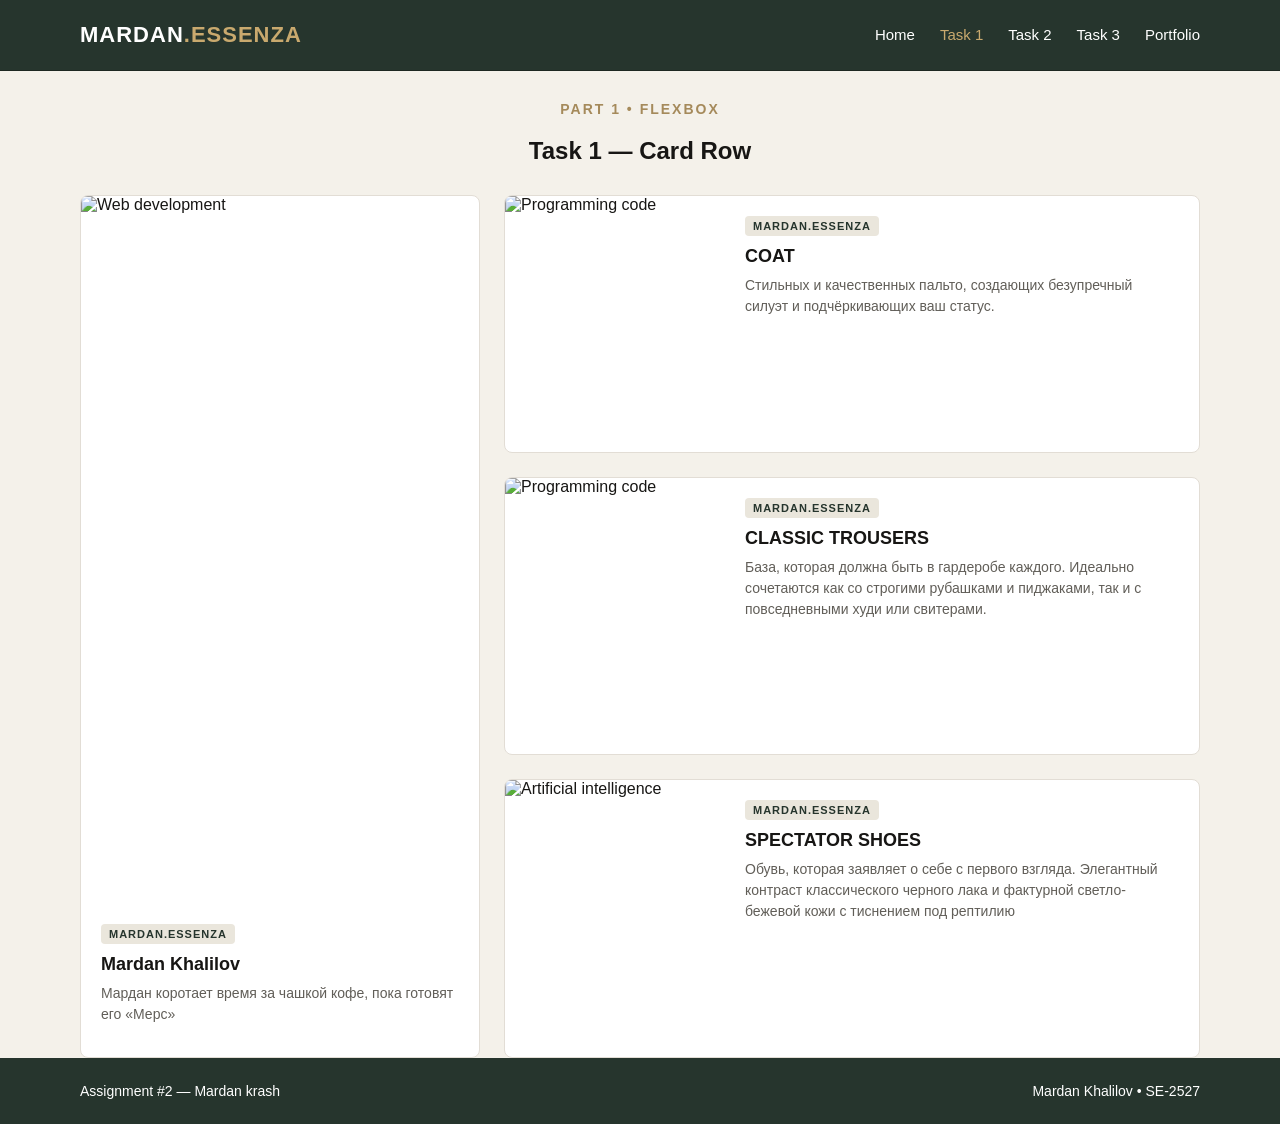
==== task1.html @ 2d4484a2 "index" ====
<!DOCTYPE html>
<html lang="en">
<head>

    <meta charset="UTF-8">

    <meta name="viewport"
          content="width=device-width, initial-scale=1.0">
    <title>Task 1 </title>
    <link rel="stylesheet" href="css/style.css">
</head>
<body>
<header class="site-header">
    <div class="container navbar">
        <a href="index.html" class="logo">
            MARDAN<span>.ESSENZA</span>
        </a>
        <nav>
            <ul class="nav-links">
                <li><a href="index.html">Home</a></li>
                <li><a href="task1.html" class="active">Task 1</a></li>
                <li><a href="task2.html">Task 2</a></li>
                <li><a href="task3.html">Task 3</a></li>
                <li><a href="task4.html">Portfolio</a></li>
            </ul>
        </nav>
    </div>
</header>
<main >

    <section class="page-banner">
        <div class="container">
            <p class="eyebrow">PART 1 • FLEXBOX</p>
            <h1>Task 1 — Card Row</h1>
        </div>
    </section>


    <section class="section">
        <div class="container">
            <div class="cards-container">
                <article class="project-card">
                    <div class="card-image">
                        <img
                            src="c:\Users\Мардан\AppData\Local\Packages\5319275A.WhatsAppDesktop_cv1g1gvanyjgm\LocalState\sessions\A8155EEF553BC74A22838E4EAAB7CDE592296EAC\transfers\2026-39\WhatsApp Image 2026-09-26 at 17.10.28.jpeg"
                            alt="Web development">
                    </div>

                    <div class="card-body">

                        <div class="card-tag">
                            MARDAN.ESSENZA
                        </div>

                        <h2>
                            Mardan Khalilov
                        </h2>

                        <p>
                            Мардан коротает время за чашкой кофе, пока готовят его «Мерс»
                        </p>

                    </div>

                </article>

                <article class="project-card">

                    <div class="card-image">
                        <img
                            src="c:\Users\Мардан\AppData\Local\Packages\5319275A.WhatsAppDesktop_cv1g1gvanyjgm\LocalState\sessions\A8155EEF553BC74A22838E4EAAB7CDE592296EAC\transfers\2026-39\WhatsApp Image 2026-09-26 at 17.25.41.jpeg"
                            alt="Programming code">
                    </div>

                    <div class="card-body">

                        <div class="card-tag">
                            MARDAN.ESSENZA
                        </div>

                        <h2>
                            СOAT
                        </h2>

                        <p>
                            Стильных и качественных пальто, создающих безупречный силуэт и подчёркивающих ваш статус.
                        </p>

                    </div>

                </article>


                <article class="project-card">

                    <div class="card-image">
                        <img
                            src="c:\Users\Мардан\AppData\Local\Packages\5319275A.WhatsAppDesktop_cv1g1gvanyjgm\LocalState\sessions\A8155EEF553BC74A22838E4EAAB7CDE592296EAC\transfers\2026-39\WhatsApp Image 2026-09-26 at 17.18.24.jpeg"
                            alt="Programming code">
                    </div>

                    <div class="card-body">

                        <div class="card-tag">
                            MARDAN.ESSENZA
                        </div>

                        <h2>
                            CLASSIC TROUSERS
                        </h2>

                        <p>
                            База, которая должна быть в гардеробе каждого. Идеально сочетаются как со строгими рубашками и пиджаками, так и с повседневными худи или свитерами.
                        </p>

                    </div>

                </article>
                <article class="project-card">
                    <div class="card-image">
                        <img
                            src="c:\Users\Мардан\AppData\Local\Packages\5319275A.WhatsAppDesktop_cv1g1gvanyjgm\LocalState\sessions\A8155EEF553BC74A22838E4EAAB7CDE592296EAC\transfers\2026-39\WhatsApp Image 2026-09-26 at 17.19.04.jpeg"
                            alt="Artificial intelligence">
                    </div>
                    <div class="card-body">
                        <div class="card-tag">MARDAN.ESSENZA</div>
                        <h2> SPECTATOR SHOES</h2>
                        <p>Обувь, которая заявляет о себе с первого взгляда. Элегантный контраст классического черного лака и фактурной светло-бежевой кожи с тиснением под рептилию</p>
                    </div>
                </article>
            </div>
        </div>
    </section>
</main>
<footer class="site-footer">
    <div class="container footer-content">
        <p>Assignment #2 — Mardan krash</p>
        <p> Mardan Khalilov • SE-2527</p>
    </div>
</footer>


</body>
</html>
---- css/style.css ----
* {
    margin: 0;
    padding: 0;
    box-sizing: border-box;
}

body {
    font-family: Arial, sans-serif;
    background-color: #F4F1EA;
    color: #171614;

    min-height: 100vh;
    display: flex;
    flex-direction: column;
}

main {
    flex: 1;
}


.container {
    width: 90%;
    max-width: 1120px;
    margin: 0 auto;
}



.site-header {
    background-color: #26352D;
    border-bottom: 1px solid #1d2822;
}

.navbar {
    min-height: 70px;
    display: flex;
    justify-content: space-between;
    align-items: center;
}

.logo {
    text-decoration: none;
    color: white;
    font-size: 22px;
    font-weight: bold;
    letter-spacing: 1px;
}

.logo span {
    color: #C9A96E;
}

.nav-links {
    list-style: none;
    display: flex;
    gap: 25px;
}

.nav-links a {
    text-decoration: none;
    color: white;
    font-size: 15px;
}

.nav-links a:hover,
.nav-links a.active {
    color: #C9A96E;
}


.hero {
    min-height: 550px;
    display: flex;
    align-items: center;
    padding: 80px 0;
}



.hero-content {
    display: flex;
    align-items: center;
}

.hero-text {
    max-width: 750px;
}

.eyebrow {
    color: #A58A5B;
    font-size: 14px;
    font-weight: bold;
    letter-spacing: 2px;
    margin-bottom: 20px;
}

.hero h1 {
    font-size: 64px;
    line-height: 1.1;
    font-weight: 700;
    margin-bottom: 25px;
}

.hero h1 span {
    display: block;
    color: #4A5B50;
}

.hero-description {
    max-width: 650px;
    font-size: 18px;
    line-height: 1.6;
    color: #77736B;
}


.site-footer {
    background-color: #26352D;
    color: white;
    padding: 25px 0;
}

.footer-content {
    display: flex;
    justify-content: space-between;
    align-items: center;
}

.footer-content p {
    font-size: 14px;
}

@media (max-width: 768px) {

    .navbar {
        flex-direction: column;
        gap: 15px;
        padding: 20px 0;
    }

    .nav-links {
        gap: 15px;
        flex-wrap: wrap;
        justify-content: center;
    }

    .hero {
        min-height: 450px;
        padding: 60px 0;
    }

    .hero h1 {
        font-size: 42px;
    }

    .hero-description {
        font-size: 16px;
    }

    .footer-content {
        flex-direction: column;
        gap: 10px;
        text-align: center;
    }
}

@media (max-width: 480px) {

    .hero h1 {
        font-size: 34px;
    }

    .nav-links {
        gap: 10px;
    }

    .nav-links a {
        font-size: 13px;
    }
}

.cards-container {
    display: grid;
    grid-template-columns: minmax(280px, 400px) 1fr;
    gap: 24px;
    align-items: stretch;
}

.page-banner{
    text-align: center; 
    padding: 30px ;   
}

.project-card:first-child {
    grid-row: span 3;

    display: flex;
    flex-direction: column;
}

.project-card:first-child .card-image {
    width: 100%;
    aspect-ratio: 9 / 16;
    overflow: hidden;
}

.project-card:first-child .card-image img {
    width: 100%;
    height: 100%;
    object-fit: cover;
}


.project-card:not(:first-child) {
    display: flex;
    flex-direction: row;
    align-items: stretch;
}


/* Image */

.project-card:not(:first-child) .card-image {
    width: 220px;
    min-width: 220px;
    overflow: hidden;
}

.project-card:not(:first-child) .card-image img {
    width: 100%;
    height: 100%;
    object-fit: cover;
}

.project-card {
    background-color: #FFFFFF;

    border: 1px solid #E2DDD5;
    border-radius: 8px;

    overflow: hidden;

    transition: transform 0.2s ease,
                box-shadow 0.2s ease;
}

.project-card:hover {
    transform: translateY(-3px);
    box-shadow: 0 6px 15px rgba(0, 0, 0, 0.08);
}


.card-body {
    padding: 20px;

    display: flex;
    flex-direction: column;

    flex: 1;
}

.card-tag {
    align-self: flex-start;

    font-size: 11px;
    font-weight: bold;
    letter-spacing: 1px;

    color: #26352D;
    background-color: #EAE6DC;

    padding: 4px 8px;
    border-radius: 4px;

    margin-bottom: 10px;
}

.card-body h2 {
    font-size: 18px;
    margin-bottom: 8px;

    color: #171614;
}

.card-body p {
    font-size: 14px;
    line-height: 1.5;

    color: #615E58;

    margin-bottom: 12px;
}


@media (max-width: 850px) {

    .cards-container {
        grid-template-columns: 1fr;
    }

    .project-card:first-child {
        grid-row: auto;
    }

    .project-card:first-child .card-image {
        aspect-ratio: 16 / 9;
    }

    .project-card:not(:first-child) {
        flex-direction: column;
    }

    .project-card:not(:first-child) .card-image {
        width: 100%;
        min-width: 0;
        height: 180px;
    }
}


.task2-layout {
    width: 90%;
    max-width: 1120px;

    margin: 40px auto;

    display: grid;

    grid-template-columns: 220px 1fr;

    grid-template-rows: auto 1fr auto;

    grid-template-areas:
        "header header"
        "sidebar main"
        "footer footer";

    background-color: #FFFFFF;

    border: 1px solid #E2DDD5;
    border-radius: 8px;

    overflow: hidden;

    min-height: 650px;
}


.task2-grid {
    display: grid;
    grid-template-columns: 220px 1fr;
    gap: 30px;
    align-items: start;
    margin-bottom: 60px;
}

.task2-sidebar {
    background-color: #FFFFFF;
    border: 1px solid #E2DDD5;
    border-radius: 8px;
    padding: 20px;

    display: flex;
    flex-direction: column;
    gap: 12px;
}

.task2-sidebar h2 {
    font-size: 18px;
    color: #171614;
    margin-bottom: 8px;
    padding-bottom: 8px;
    border-bottom: 1px solid #E2DDD5;
}

.task2-sidebar a {
    text-decoration: none;
    color: #615E58;
    font-size: 14px;
    padding: 6px 10px;
    border-radius: 4px;
    transition: background-color 0.2s, color 0.2s;
}

.task2-sidebar a:hover {
    background-color: #EAE6DC;
    color: #26352D;
}

.task2-content {
    display: grid;
    grid-template-columns: 1fr;
    gap: 24px;

    grid-template-areas:
        "title"
        "gallery"
        "description";
}

.task2-title {
    grid-area: title;
}

.task2-title p {
    font-size: 12px;
    font-weight: bold;
    letter-spacing: 1.5px;
    color: #A58A5B;
    margin-bottom: 4px;
}

.task2-title h2 {
    font-size: 28px;
    color: #171614;
    margin-bottom: 6px;
}

.task2-title span {
    font-size: 15px;
    color: #77736B;
}

.task2-gallery {
    grid-area: gallery;

    display: grid;
    grid-template-columns: repeat(3, 1fr);
    gap: 20px;
}

.task2-card {
    background-color: #FFFFFF;
    border: 1px solid #E2DDD5;
    border-radius: 8px;
    overflow: hidden;
    aspect-ratio: 3 / 4;

    transition: transform 0.2s ease, box-shadow 0.2s ease;
}

.task2-card:hover {
    transform: translateY(-3px);
    box-shadow: 0 6px 15px rgba(0, 0, 0, 0.08);
}

.task2-card img {
    width: 100%;
    height: 100%;
    object-fit: cover;
}

.task2-description {
    grid-area: description;

    background-color: #FFFFFF;
    border: 1px solid #E2DDD5;
    border-radius: 8px;
    padding: 20px;
}

.task2-description h3 {
    font-size: 16px;
    color: #26352D;
    margin-bottom: 6px;
    letter-spacing: 1px;
}

.task2-description p {
    font-size: 14px;
    color: #615E58;
}


@media (max-width: 850px) {
    .task2-grid {
        grid-template-columns: 1fr;
    }

    .task2-gallery {
        grid-template-columns: repeat(2, 1fr);
    }
}

@media (max-width: 500px) {
    .task2-gallery {
        grid-template-columns: 1fr;
    }
}

.gallery-grid {
    display: grid;
    grid-template-columns: repeat(3, 1fr); 
    gap: 20px;                             
    margin-bottom: 60px;
}

.gallery-item {
    position: relative;
    border-radius: 8px;
    overflow: hidden;
    background-color: #26352D;
    aspect-ratio: 4 / 3;              
    border: 1px solid #E2DDD5;
}

.gallery-item img {
    width: 100%;
    height: 100%;
    object-fit: cover;
    display: block;
    transition: transform 0.4s ease;
}


.gallery-item figcaption {
    position: absolute;
    inset: 0;
    background: rgba(38, 53, 45, 0.85); 
    color: #FFFFFF;

    display: flex;
    flex-direction: column;
    justify-content: center;
    align-items: center;
    text-align: center;
    padding: 15px;

    opacity: 0;                            
    visibility: hidden;
    transition: opacity 0.3s ease, visibility 0.3s ease;
}

.gallery-item figcaption strong {
    font-size: 18px;
    font-weight: bold;
    color: #FFFFFF;
    margin-bottom: 4px;
    transform: translateY(10px);
    transition: transform 0.3s ease;
}

.gallery-item figcaption span {
    font-size: 13px;
    color: #C9A96E;                    
    letter-spacing: 1px;
    transform: translateY(10px);
    transition: transform 0.3s ease 0.05s;
}

.gallery-item:hover img {
    transform: scale(1.08);              
}

.gallery-item:hover figcaption {
    opacity: 1;                          
    visibility: visible;
}

.gallery-item:hover figcaption strong,
.gallery-item:hover figcaption span {
    transform: translateY(0);              
}

@media (max-width: 850px) {
    .gallery-grid {
        grid-template-columns: repeat(2, 1fr); 
        gap: 15px;
    }
}

@media (max-width: 500px) {
    .gallery-grid {
        grid-template-columns: 1fr;         
    }
}



.portfolio-hero {
    background-color: #EAE6DC;
    padding: 60px 0;
    text-align: center;
    border-bottom: 1px solid #E2DDD5;
}

.portfolio-hero h1 {
    font-size: 42px;
    color: #171614;
    margin-bottom: 10px;
}

.portfolio-hero p {
    font-size: 16px;
    color: #615E58;
    max-width: 600px;
    margin: 0 auto;
}

.portfolio-layout {
    display: grid;
    grid-template-columns: 1fr 320px;
    gap: 40px;
    align-items: start;
    margin-bottom: 60px;
}

.section-heading.left {
    margin-bottom: 24px;
}

.section-heading h2 {
    font-size: 28px;
    color: #171614;
}

.projects-grid {
    display: grid;
    grid-template-columns: repeat(2, 1fr);
    gap: 24px;
}

.portfolio-card {
    background-color: #FFFFFF;
    border: 1px solid #E2DDD5;
    border-radius: 8px;
    padding: 24px;

    display: flex;
    flex-direction: column;
    justify-content: space-between;

    transition: transform 0.2s ease, box-shadow 0.2s ease;
}

.portfolio-card:hover {
    transform: translateY(-4px);
    box-shadow: 0 8px 20px rgba(0, 0, 0, 0.08);
}

.project-top {
    display: flex;
    justify-content: space-between;
    align-items: center;
    margin-bottom: 12px;
}

.project-number {
    font-size: 18px;
    font-weight: bold;
    color: #A58A5B;
}

.project-type {
    font-size: 11px;
    font-weight: bold;
    letter-spacing: 1px;
    color: #26352D;
    background-color: #EAE6DC;
    padding: 3px 8px;
    border-radius: 4px;
}

.portfolio-card h3 {
    font-size: 20px;
    color: #171614;
    margin-bottom: 8px;
}

.portfolio-card p {
    font-size: 14px;
    line-height: 1.5;
    color: #615E58;
    margin-bottom: 20px;
    flex-grow: 1; 
}

.project-footer {
    display: flex;
    justify-content: space-between;
    align-items: center;
    padding-top: 12px;
    border-top: 1px solid #E2DDD5;
}

.project-footer span {
    font-size: 12px;
    font-weight: bold;
    color: #77736B;
}

.project-footer a {
    font-size: 14px;
    font-weight: bold;
    color: #26352D;
    text-decoration: none;
    transition: color 0.2s;
}

.project-footer a:hover {
    color: #A58A5B;
}

.portfolio-sidebar {
    display: flex;
    flex-direction: column;
    gap: 24px;
}

.profile-card,
.skills-card,
.contact-card {
    background-color: #FFFFFF;
    border: 1px solid #E2DDD5;
    border-radius: 8px;
    padding: 24px;
}

.profile-avatar {
    width: 50px;
    height: 50px;
    border-radius: 50%;
    background-color: #26352D;
    color: #FFFFFF;
    font-weight: bold;
    font-size: 18px;
    display: flex;
    align-items: center;
    justify-content: center;
    margin-bottom: 12px;
}

.profile-card h2 {
    font-size: 22px;
    color: #171614;
    margin-bottom: 8px;
}

.profile-card p {
    font-size: 14px;
    color: #615E58;
    line-height: 1.5;
    margin-bottom: 16px;
}

.info-line {
    display: flex;
    justify-content: space-between;
    font-size: 13px;
    padding: 6px 0;
    border-top: 1px solid #E2DDD5;
}

.info-line span {
    color: #77736B;
}

.info-line strong {
    color: #171614;
}

.skills-card h3,
.contact-card h3 {
    font-size: 18px;
    color: #171614;
    margin-bottom: 12px;
}

.skills-list {
    list-style: none;
    display: flex;
    flex-wrap: wrap;
    gap: 8px;
}

.skills-list li {
    font-size: 12px;
    background-color: #F4F1EA;
    color: #26352D;
    border: 1px solid #E2DDD5;
    padding: 4px 10px;
    border-radius: 20px;
    font-weight: bold;
}

.btn-primary {
    display: inline-block;
    width: 100%;
    text-align: center;
    background-color: #26352D;
    color: #FFFFFF;
    padding: 10px 16px;
    border-radius: 6px;
    text-decoration: none;
    font-weight: bold;
    font-size: 14px;
    margin-top: 8px;
    transition: background-color 0.2s ease;
}

.btn-primary:hover {
    background-color: #384d41;
}


@media (max-width: 950px) {
    .portfolio-layout {
        grid-template-columns: 1fr; 
    }
}

@media (max-width: 600px) {
    .projects-grid {
        grid-template-columns: 1fr; 
    }

    .portfolio-hero h1 {
        font-size: 32px;
    }
}
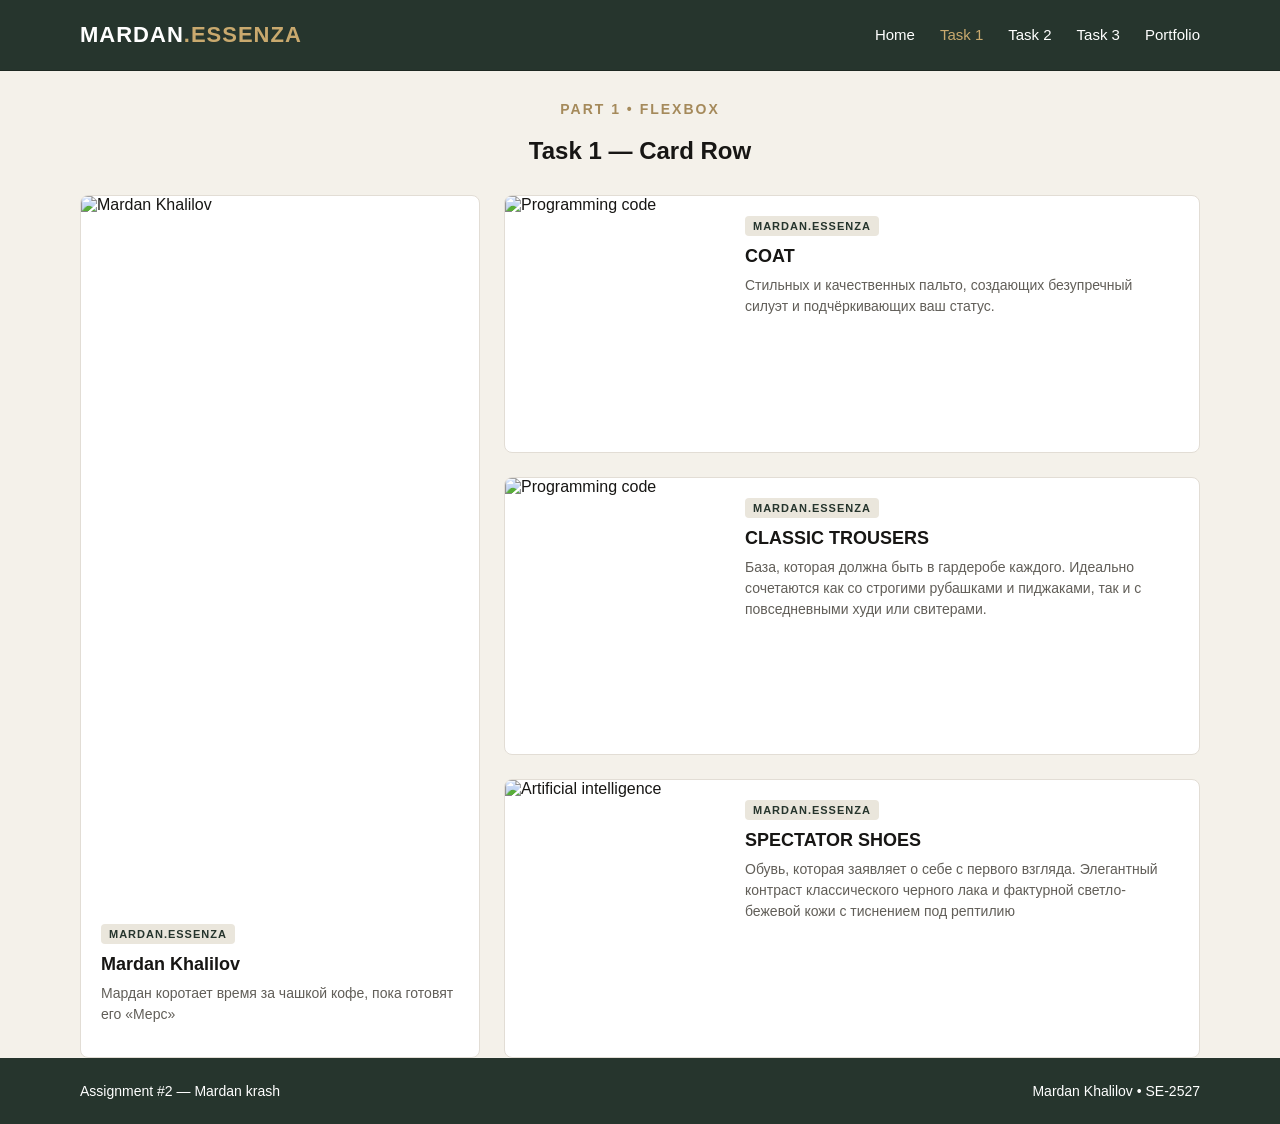
==== commit 4b707b45: "img" ====
--- a/task1.html
+++ b/task1.html
@@ -42,8 +42,8 @@
                 <article class="project-card">
                     <div class="card-image">
                         <img
-                            src="c:\Users\Мардан\AppData\Local\Packages\5319275A.WhatsAppDesktop_cv1g1gvanyjgm\LocalState\sessions\A8155EEF553BC74A22838E4EAAB7CDE592296EAC\transfers\2026-39\WhatsApp Image 2026-09-26 at 17.10.28.jpeg"
-                            alt="Web development">
+                            src="c:\Users\Мардан\Downloads\WhatsApp Image 2026-09-26 at 17.10.28.jpeg"
+                            alt="Mardan Khalilov">
                     </div>
 
                     <div class="card-body">
@@ -68,7 +68,7 @@
 
                     <div class="card-image">
                         <img
-                            src="c:\Users\Мардан\AppData\Local\Packages\5319275A.WhatsAppDesktop_cv1g1gvanyjgm\LocalState\sessions\A8155EEF553BC74A22838E4EAAB7CDE592296EAC\transfers\2026-39\WhatsApp Image 2026-09-26 at 17.25.41.jpeg"
+                            src="c:\Users\Мардан\Downloads\WhatsApp Image 2026-09-26 at 17.25.41.jpeg"
                             alt="Programming code">
                     </div>
 
@@ -81,13 +81,10 @@
                         <h2>
                             СOAT
                         </h2>
-
                         <p>
                             Стильных и качественных пальто, создающих безупречный силуэт и подчёркивающих ваш статус.
                         </p>
-
-                    </div>
-
+                    </div> 
                 </article>
 
 
@@ -95,7 +92,7 @@
 
                     <div class="card-image">
                         <img
-                            src="c:\Users\Мардан\AppData\Local\Packages\5319275A.WhatsAppDesktop_cv1g1gvanyjgm\LocalState\sessions\A8155EEF553BC74A22838E4EAAB7CDE592296EAC\transfers\2026-39\WhatsApp Image 2026-09-26 at 17.18.24.jpeg"
+                            src="c:\Users\Мардан\Downloads\WhatsApp Image 2026-09-26 at 17.18.24.jpeg"
                             alt="Programming code">
                     </div>
 
@@ -119,7 +116,7 @@
                 <article class="project-card">
                     <div class="card-image">
                         <img
-                            src="c:\Users\Мардан\AppData\Local\Packages\5319275A.WhatsAppDesktop_cv1g1gvanyjgm\LocalState\sessions\A8155EEF553BC74A22838E4EAAB7CDE592296EAC\transfers\2026-39\WhatsApp Image 2026-09-26 at 17.19.04.jpeg"
+                            src="c:\Users\Мардан\Downloads\WhatsApp Image 2026-09-26 at 17.19.04.jpeg"
                             alt="Artificial intelligence">
                     </div>
                     <div class="card-body">
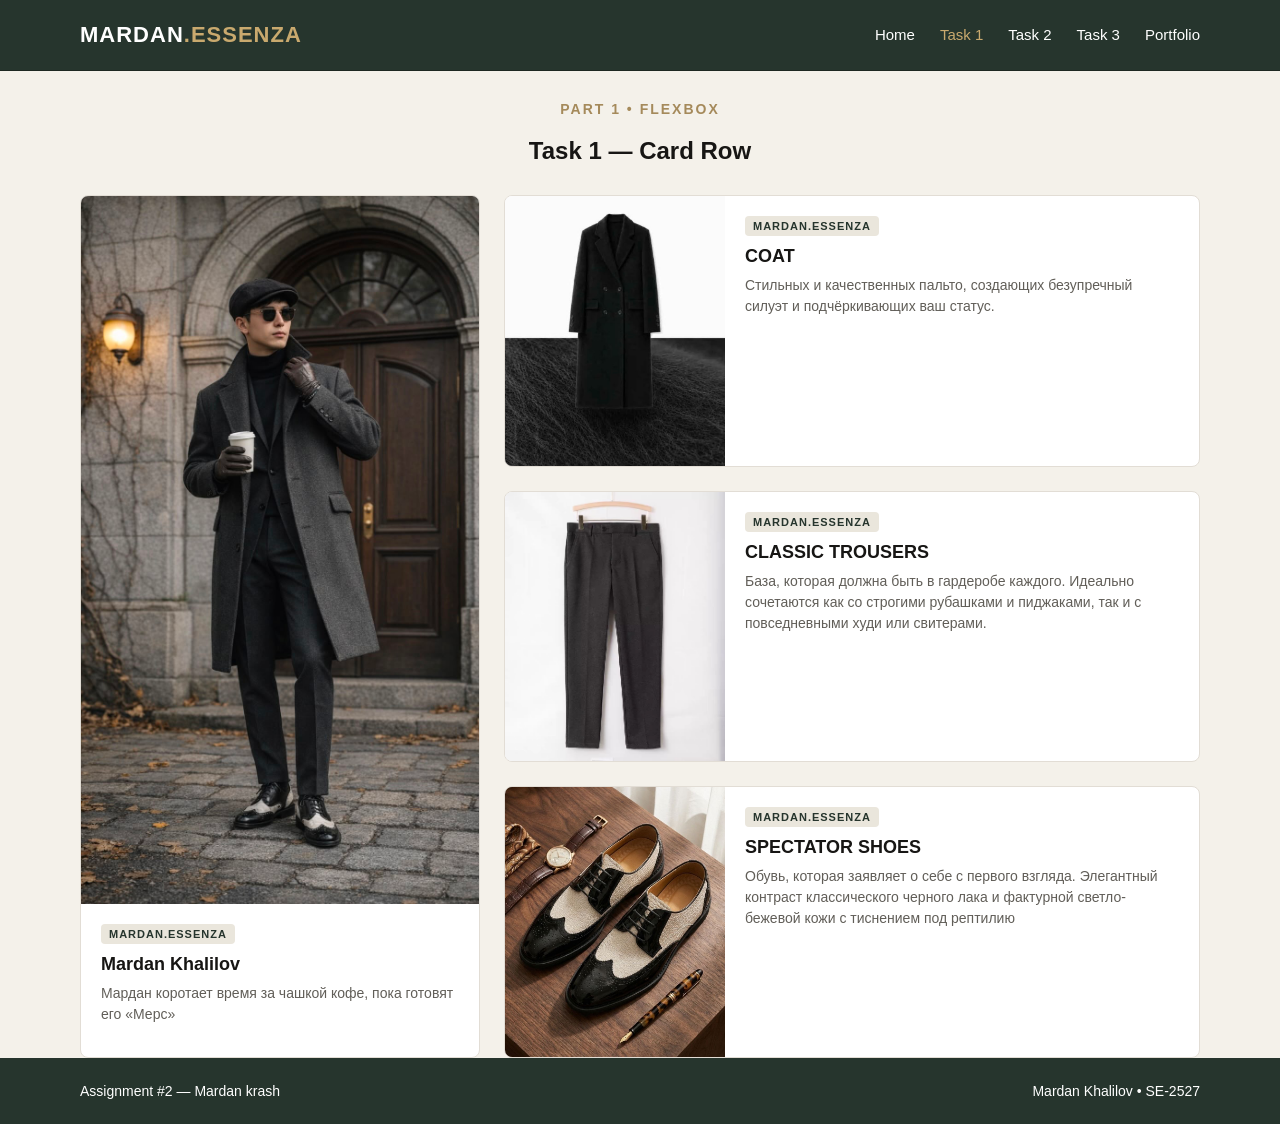
==== commit f80f052a: "img.css" ====
--- a/task1.html
+++ b/task1.html
@@ -42,7 +42,7 @@
                 <article class="project-card">
                     <div class="card-image">
                         <img
-                            src="c:\Users\Мардан\Downloads\WhatsApp Image 2026-09-26 at 17.10.28.jpeg"
+                            src="css/img/WhatsApp Image 2026-09-26 at 17.10.28.jpeg"
                             alt="Mardan Khalilov">
                     </div>
 
@@ -68,7 +68,7 @@
 
                     <div class="card-image">
                         <img
-                            src="c:\Users\Мардан\Downloads\WhatsApp Image 2026-09-26 at 17.25.41.jpeg"
+                            src="css/img/WhatsApp Image 2026-09-26 at 17.25.41.jpeg"
                             alt="Programming code">
                     </div>
 
@@ -92,7 +92,7 @@
 
                     <div class="card-image">
                         <img
-                            src="c:\Users\Мардан\Downloads\WhatsApp Image 2026-09-26 at 17.18.24.jpeg"
+                            src="css/img/WhatsApp Image 2026-09-26 at 17.18.24.jpeg"
                             alt="Programming code">
                     </div>
 
@@ -116,7 +116,7 @@
                 <article class="project-card">
                     <div class="card-image">
                         <img
-                            src="c:\Users\Мардан\Downloads\WhatsApp Image 2026-09-26 at 17.19.04.jpeg"
+                            src="css/img/WhatsApp Image 2026-09-26 at 17.19.04.jpeg"
                             alt="Artificial intelligence">
                     </div>
                     <div class="card-body">
